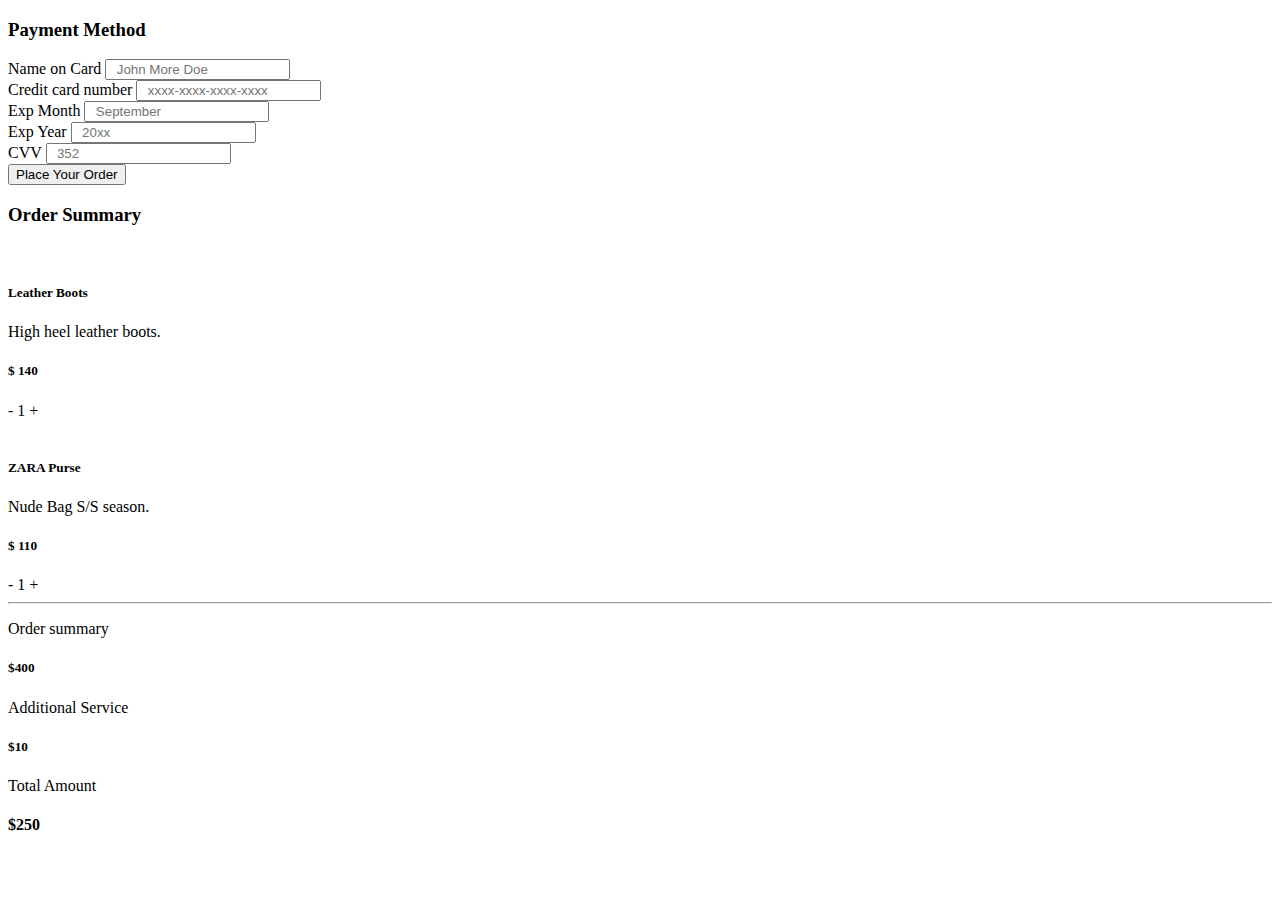
==== payment/index.html @ 18b4ad89 "html code to payment page" ====
<!DOCTYPE html>
<html>
   <head>
      <title>Responsive Check Out Page</title>
      <link rel="stylesheet" href="screen.css">
      <script type="text/javascript" src="https://code.jquery.com/jquery-1.7.1.min.js"></script>
   </head>
   <body>
      <div class="cards">
         <div class="card">
            <form action="/confirmation.html" method="post">
            <form action="#" method="post">
               <div class="row">
                  <div class="col">
                     <h3>Payment Method</h3>
                  </div>
               </div>
               <div class="row">
                  <div class="col">
                     <label for="cname"> Name on Card</label>
                     <input type="text" id="cname" name="cardname" placeholder="  John More Doe">
                  </div>
               </div>
               <div class="row">
                  <div class="col">
                     <label for="ccnum"> Credit card number</label>
                     <input type="text" id="ccnum" name=" cardnumber" placeholder="  xxxx-xxxx-xxxx-xxxx">
                  </div>
               </div>
               <div class="row">
                  <div class="col">
                     <label for="expmonth"> Exp Month</label>
                     <input type="text" id="expmonth" name="expmonth" placeholder="  September">
                  </div>
               </div>
               <div class="row">
                  <div class="col">
                     <label for="expyear"> Exp Year</label>
                     <input type="text" id="expyear" name="expyear" placeholder="  20xx">
                  </div>
                  <div class="col">
                     <label for="cvv"> CVV</label>
                     <input type="text" id="cvv" name="cvv" placeholder="  352">
                  </div>
               </div>
               <div class="row">
                  <div class="col">
                     <input type="submit" value="Place Your Order" formaction="confirmation.html">
                  </div>
               </div>
            </form>
            </form>
         </div>
         <div class="card">
            <div class="order_summary">
               <h3>
               Order Summary</h4>
               <div class="summary_card">
                  <div class="card_item">
                     <div class="product_img">
                        <img src="https://images.pexels.com/photos/8888234/pexels-photo-8888234.jpeg?auto=compress&cs=tinysrgb&dpr=2&h=650&w=940" alt="" />
                     </div>
                     <div class="product_info">
                        <h5>Leather Boots</h5>
                        <p>High heel leather boots.</p>
                        <div class="close-btn">
                           <i class="fa fa-close"></i>
                        </div>
                        <div class="product_rate_info">
                           <h5>$ 140 </h5>
                           <span class="pqt-minus">-</span>
                           <span class="pqt">1</span>
                           <span class="pqt-plus">+</span>
                        </div>
                     </div>
                  </div>
                  <div class="card_item">
                     <div class="product_img">
                        <img src="https://images.pexels.com/photos/3908800/pexels-photo-3908800.jpeg?auto=compress&cs=tinysrgb&dpr=2&h=650&w=940" alt="" />
                     </div>
                     <div class="product_info">
                        <h5>ZARA Purse</h5>
                        <p>Nude Bag S/S season.</p>
                        <div class="close-btn">
                           <i class="fa fa-close"></i>
                        </div>
                        <div class="product_rate_info">
                           <h5>$ 110 </h5>
                           <span class="pqt-minus">-</span>
                           <span class="pqt">1</span>
                           <span class="pqt-plus">+</span>
                        </div>
                     </div>
                  </div>
                  <hr />
                  <div class="order_price">
                     <p>Order summary </p>
                     <h5>$400</h5>
                  </div>
                  <div class="order_service">
                     <p>Additional Service</p>
                     <h5>$10</h5>
                  </div>
                  <div class="order_total">
                     <p>Total Amount</p>
                     <h4>$250</h4>
                  </div>
               </div>
            </div>
         </div>
      </div>
      <script src="func.js"></script>
   </body>
</html>
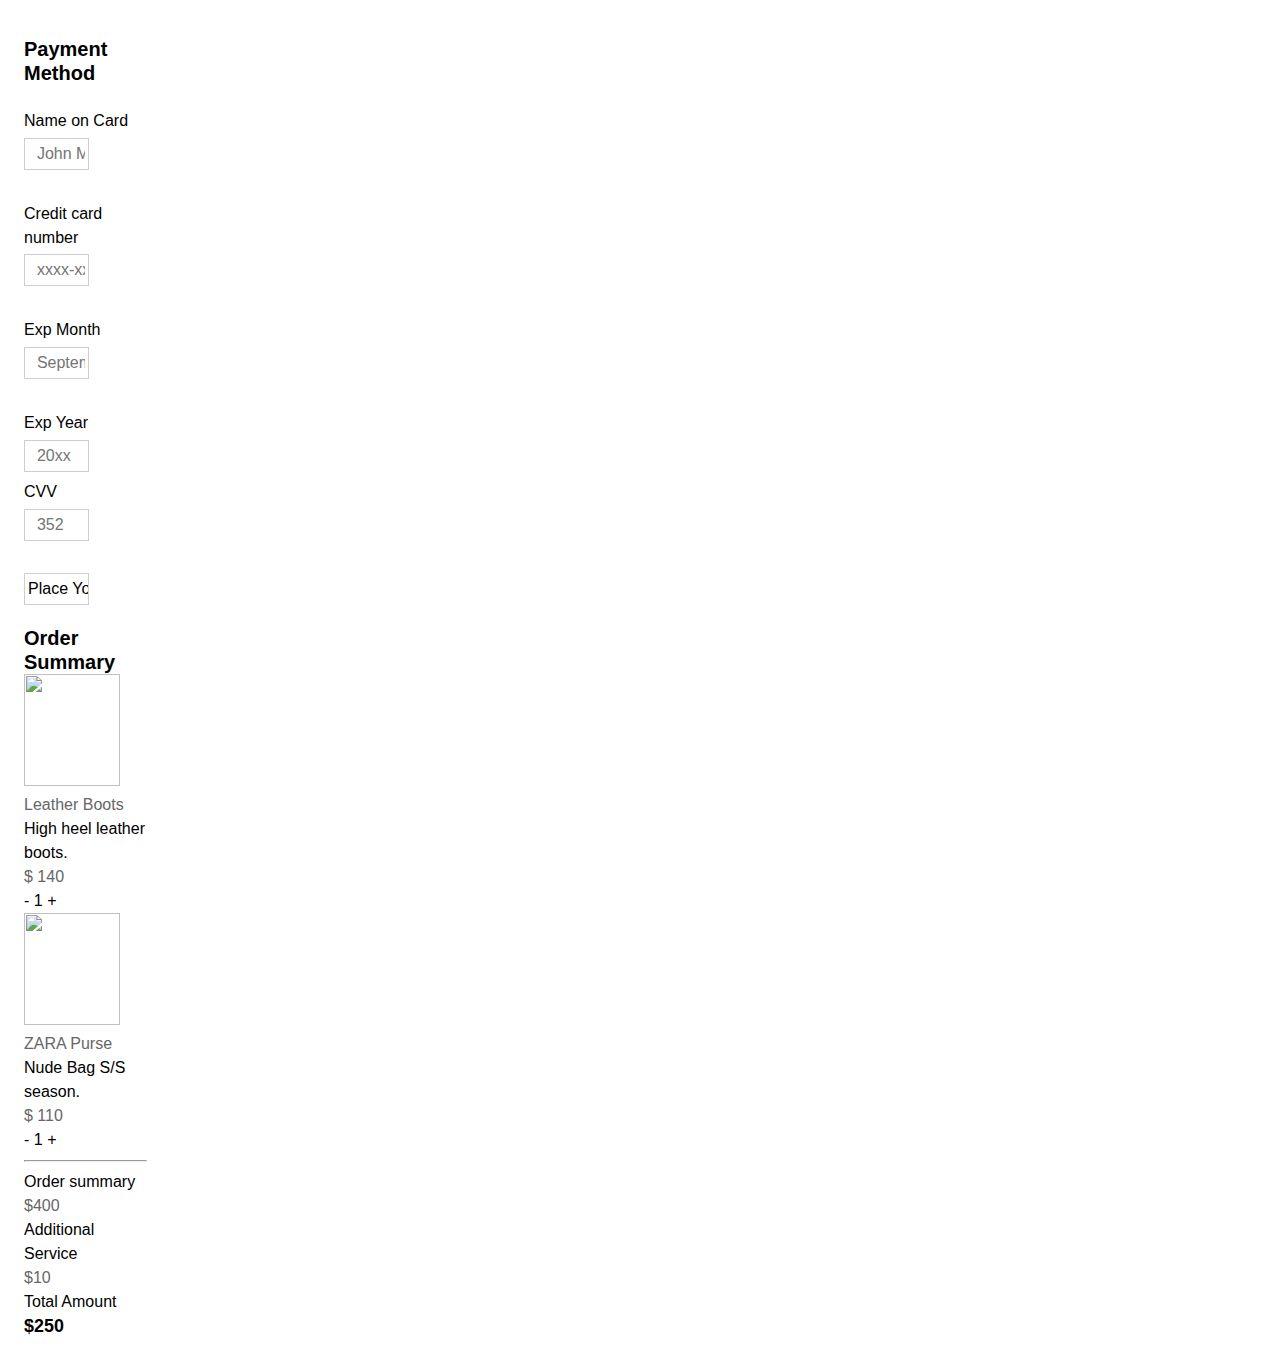
==== commit 4cb8c1fa: "added confirmation page" ====
--- a/payment/index.html
+++ b/payment/index.html
@@ -3,7 +3,7 @@
 <html>
    <head>
       <title>Responsive Check Out Page</title>
-      <link rel="stylesheet" href="screen.css">
+      <link rel="stylesheet" href="../assets/css/style.css">
       <script type="text/javascript" src="https://code.jquery.com/jquery-1.7.1.min.js"></script>
    </head>
    <body>
--- a/assets/css/style.css
+++ b/assets/css/style.css
@@ -0,0 +1,374 @@
+/* http://meyerweb.com/eric/tools/css/reset/
+   v2.0 | 20110126
+   License: none (public domain)*/
+/* stylelint-disable*/
+a,abbr,acronym,address,applet,article,aside,audio,b,big,blockquote,body,canvas,caption,center,cite,code,dd,del,details,dfn,div,dl,dt,em,embed,fieldset,figcaption,figure,footer,form,h1,h2,h3,h4,h5,h6,header,hgroup,html,i,iframe,img,ins,kbd,label,legend,li,mark,menu,nav,object,ol,output,p,pre,q,ruby,s,samp,section,small,span,strike,strong,sub,summary,sup,table,tbody,td,tfoot,th,thead,time,tr,tt,u,ul,var,video{margin:0;padding:0;border:0;font:inherit;vertical-align:baseline}article,aside,details,figcaption,figure,footer,header,hgroup,main,menu,nav,section{display:block}html,.linter{line-height:1}body{line-height:inherit}ol,ul{list-style:none}blockquote,q{quotes:none}blockquote:after,blockquote:before,q:after,q:before{content:'';content:none}table{border-collapse:collapse;border-spacing:0}
+/* stylelint-enable */
+
+/* Begin site styles below */
+
+* {
+  box-sizing: border-box;
+}
+
+ol {
+        width: 100%;
+}
+ol li {
+  width: 49%;
+  display: inline-block;
+}
+    
+ol li > * {
+width: 100%;
+}
+
+#twin {
+    width: 99%;
+}
+
+
+html {
+  font-family: 'Segoe UI', Tahoma, Geneva, Verdana, sans-serif;
+  line-height: 1.5em; 
+  height: 100%;
+}
+body {
+  padding: 1.5em;
+  background-color: #ffffff;
+  min-height: 100%;
+}
+
+h1 {
+  font-size: 1.8em; 
+  font-weight: bold;
+}
+
+h2 {
+  font-size: 1.375em; /* 22px / 16px = 1.375em */
+  padding-bottom: 0.5em; /* 8/16px*/
+  
+}
+
+h3 {
+  font-size: 1.25em; /* 20px / 16px = 1.25em */
+  font-weight: bold;
+  display: flex;
+  flex-direction: column;
+  align-items: center;
+  margin-top: 0.8rem;
+}
+
+h4 {
+  font-size: 1.12em;
+  font-weight: bold;
+}
+
+h5 {
+    font-size: 1em;
+  font-weight:  500;
+  color: #666;
+}
+
+#main {
+    background-color: #f6eede;
+    padding: 1rem;
+    margin-bottom: 2rem;
+}
+.answer { display:none }
+
+input,
+label,
+select {
+  display: block;
+  padding-bottom: 0.3rem;
+}
+
+input,
+select,
+button{ 
+  background-color: inherit;
+  font-size: inherit;
+  font-family: inherit;
+  line-height: inherit;
+  padding-bottom: 0;
+  border: 1px solid rgb(207, 205, 205);
+  border-radius: 0;
+  background-color: white;
+}
+input,select {
+  width: 50%;
+  margin-bottom: 0.5em; /* 8/16px*/
+  padding: 0.1875em; /* 3/16px*/
+}
+
+button{
+  padding: 0.3125em 0.625em ; /* 5px/16px  and 10px/16px*/
+  background-color: #5b8dbf;
+  border: none;
+  color: white;
+  border-radius: 0; 
+  width: 100%;
+}
+
+.button-shrink{
+    transition: all 0.3s ease-in-out;
+}
+.button-shrink:hover {
+    -webkit-transform: scale(0.95);
+    transform: scale(0.95);
+  }
+/* .back-button {
+  padding: 0.3125em 0.625em ;
+  border:  1px solid #d75459;
+  color: #d75459;
+  border-radius: 0.375em; 
+} */
+
+input[type="checkbox"],
+input[type="radio"] {
+  width: auto;
+}
+
+.checkbox-field,
+.radio-field {
+  display: flex;
+  align-items: baseline;
+}
+
+/* nav[aria-hidden="true"],
+aside[aria-hidden="true"],
+ol[aria-hidden="true"] {
+  display: none;
+}
+
+#checkout-nav ol {
+  display: flex;
+}
+
+#checkout-nav li {
+  display: flex;
+  flex-basis: 100%;
+  align-items: flex-end;
+  justify-content: flex-end;
+}
+
+#checkout-nav li::before {
+  align-self: center;
+  border-bottom: 1px solid;
+  content: "\00a0"; 
+  /* margin: 0 0.3125em; 
+  width: 100%;
+ } 
+#checkout-nav li:first-child{
+  flex: 1 0 auto;
+}
+#checkout-nav li:first-child::before{
+  display: none;
+}
+
+#checkout-nav li:not(.nav-complete-page)::before{
+  color:transparent;
+} 
+
+
+/* #summary {
+    position: relative;            
+   top: 50%;    
+   vertical-align: middle;                  
+   /* transform: translate(0, -50%) 
+}  */
+ 
+
+#summary-header,
+#summary-items{
+  margin-bottom: 0.5em; /* 8/16px */
+}
+
+#summary-header {
+  display: flex;
+  justify-content: space-between;
+  /* padding-top: 5rem; */
+}
+#summary-items p {
+  font-size: 0.875em;
+  color: #666;
+}
+
+
+#summary-footer{
+  border-top: 1px solid  #aaa;
+  padding-top: 0.5em;
+}
+
+a {
+  text-decoration: none;
+  color: inherit;
+}
+
+figure {
+  display: flex;
+  flex-direction: column;
+  align-items: center;
+}
+
+
+.nav-complete-page {
+  color: rgb(63,127,128);
+}
+
+form {
+  display: grid;
+  grid-gap: 1.5em;
+}
+
+fieldset[name="buttons"] {
+  display: flex;
+  justify-content: space-between;
+  background-color: inherit;
+}
+ol[name="month-year"]{
+  display: flex;
+  flex-wrap: wrap;
+  gap: 5px;
+}
+
+ol[name="month-year"] select,
+ol[name="month-year"] input,
+ol[name="city-state-zip"] li,
+input[name="cvv-number"]{
+  width: auto;
+}
+
+#summary a {
+  width: min-content;
+}
+
+fieldset{
+  padding: 0.5em;
+  border-radius: 0.3125em;
+}
+
+#personal-info-page .current-page-heading,
+#delivery-page .current-page-heading,
+#payment-page .current-page-heading,
+#review-page .current-page-heading {
+  font-weight: 800;
+}
+
+input:focus {
+  background-color: #f3f5f9;
+}
+
+img {
+	height: 7rem;
+	margin-right: 1.25rem;
+	width: 6rem;
+	border-radius: vrem;
+}
+
+@media screen and (min-width: 50em) { /* 800px/16px */
+
+  body {
+    display: grid;
+    /* grid-template-rows: 2em [header-start] max-content [header-end]
+      1.5em [checkout-nav-start summary-start] max-content [checkout-nav-end]
+      1.5em [main-start] max-content [main-end summary-end]; */
+    grid-template-columns: 10% [header-start checkout-nav-start main-start]
+      40% [header-end checkout-nav main-end] 5%
+      [summary-start] 35% [summary-end] 5%;
+    align-items: start;
+  }
+
+  #header { 
+    grid-area: header;
+    justify-self: left;
+  }
+
+  #main {
+    grid-area: main;
+    background-color: #f6eede;
+    
+  }
+  #summary {
+    grid-area: summary;
+    
+  
+  }
+
+  /* ol[name="city-state-zip"]{
+    width: 50%;
+    display: grid;
+    grid-template-rows: [city-start state-start]  auto [city-end state-end]
+      auto [zip-start] auto [zip-end];
+    grid-template-columns: [city-start zip-start] auto [city-end zip-end] 5%
+      [state-start] auto [state-end];
+  }
+  ol[name="city-state-zip"] input,
+  ol[name="city-state-zip"] select,
+  ol[name="expiration-and-cvv"] input,
+  ol[name="expiration-and-cvv"] select {
+    width: 100%;
+  }
+  #city {
+    grid-area: city;
+  }
+  #state {
+    grid-area: state;
+  }
+  #zip {
+    grid-area: zip;
+  }
+
+  ol[name="expiration-and-cvv"] {
+    display: grid;
+    width: 50%;
+    grid-template-rows: [expiration-start cvv-start] auto [expiration-end cvv-end];
+    grid-template-columns: [expiration-start] auto [expiration-end] 10% [cvv-start] auto [cvv-end];
+  }
+  #expiration {
+    grid-area: expiration;
+  }
+  #cvv {
+    grid-area: cvv;
+  } */
+
+  #summary-items li {
+    display: grid;
+    grid-template-rows: max-content 1fr;
+    grid-template-columns: max-content 1fr max-content;
+    column-gap: 5%;
+    row-gap: 3%;
+  }
+
+  .item {
+    grid-column: 1;
+    grid-row : span 2;
+  }
+  .item-name {
+    grid-column: 2;
+    grid-row : 1;
+  }
+  .item-value {
+    grid-column: 3;
+  }
+  .item-size {
+    grid-column: 2;
+    grid-row : 2;
+  }
+
+  #summary-footer {
+    display: grid;
+    grid-template-rows: repeat(4, 1fr);
+    grid-template-columns: repeat(2, 1fr);
+  }
+
+  .item-description {
+    grid-column: 1;
+  }
+  .summary-price {
+    grid-column: 2;
+    justify-self: end;
+  }
+ 
+}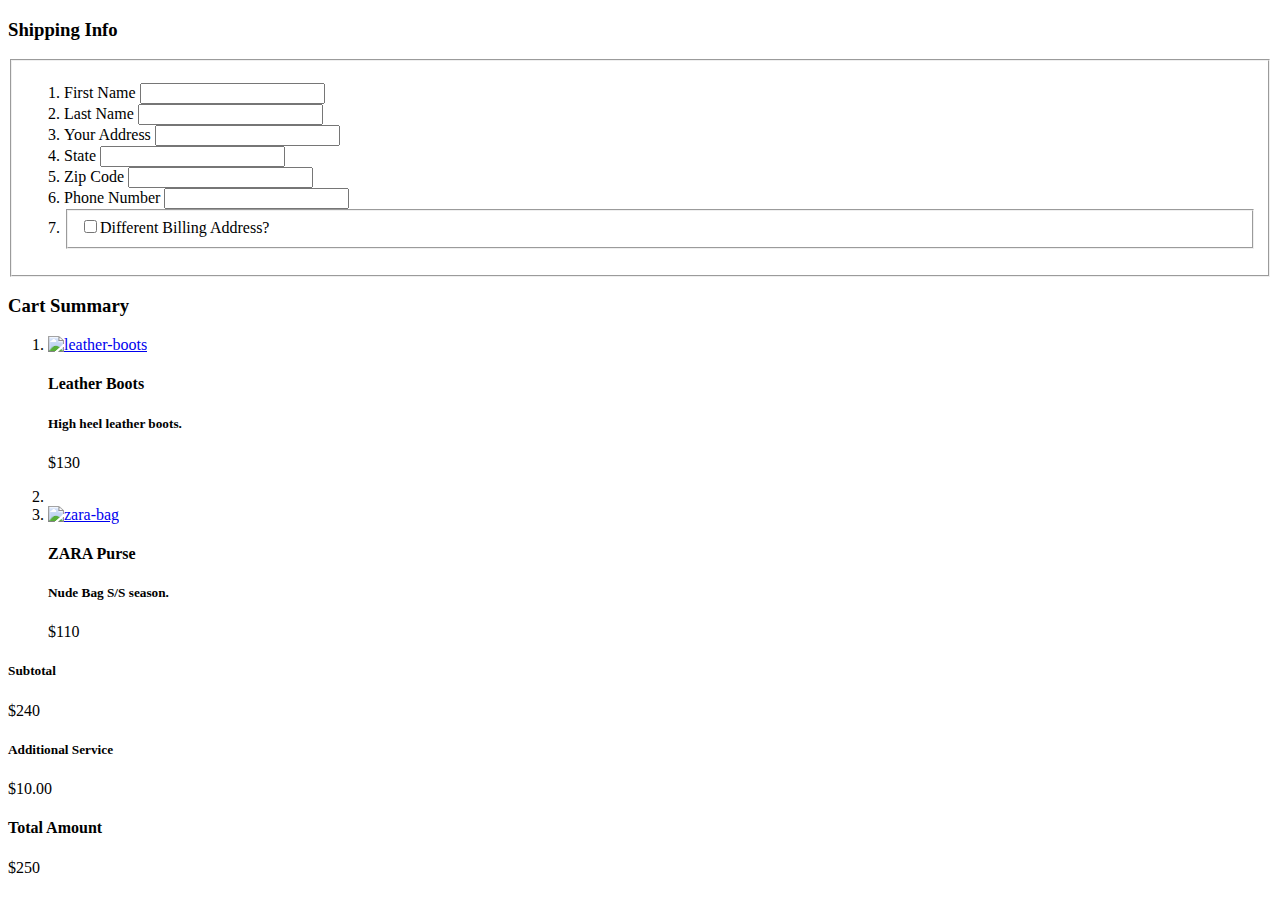
==== commit a00192ce: "added simple code to payment page" ====
--- a/payment/index.html
+++ b/payment/index.html
@@ -1,115 +1,82 @@
-
 <!DOCTYPE html>
-<html>
+<html lang="en" id="shipping-info-page">
    <head>
-      <title>Responsive Check Out Page</title>
-      <link rel="stylesheet" href="../assets/css/style.css">
-      <script type="text/javascript" src="https://code.jquery.com/jquery-1.7.1.min.js"></script>
+      <title>New Endri Payment Page</title>
+      <meta charset="utf-8"/>
+      <meta name="viewport" content="width=device-width,initial-scale=1.0, shrink-to-fit=no" />
+      <link rel="stylesheet" href="assets/css/style.css" /> 
    </head>
    <body>
-      <div class="cards">
-         <div class="card">
-            <form action="/confirmation.html" method="post">
-            <form action="#" method="post">
-               <div class="row">
-                  <div class="col">
-                     <h3>Payment Method</h3>
-                  </div>
-               </div>
-               <div class="row">
-                  <div class="col">
-                     <label for="cname"> Name on Card</label>
-                     <input type="text" id="cname" name="cardname" placeholder="  John More Doe">
-                  </div>
-               </div>
-               <div class="row">
-                  <div class="col">
-                     <label for="ccnum"> Credit card number</label>
-                     <input type="text" id="ccnum" name=" cardnumber" placeholder="  xxxx-xxxx-xxxx-xxxx">
-                  </div>
-               </div>
-               <div class="row">
-                  <div class="col">
-                     <label for="expmonth"> Exp Month</label>
-                     <input type="text" id="expmonth" name="expmonth" placeholder="  September">
-                  </div>
-               </div>
-               <div class="row">
-                  <div class="col">
-                     <label for="expyear"> Exp Year</label>
-                     <input type="text" id="expyear" name="expyear" placeholder="  20xx">
-                  </div>
-                  <div class="col">
-                     <label for="cvv"> CVV</label>
-                     <input type="text" id="cvv" name="cvv" placeholder="  352">
-                  </div>
-               </div>
-               <div class="row">
-                  <div class="col">
-                     <input type="submit" value="Place Your Order" formaction="confirmation.html">
-                  </div>
-               </div>
-            </form>
-            </form>
-         </div>
-         <div class="card">
-            <div class="order_summary">
-               <h3>
-               Order Summary</h4>
-               <div class="summary_card">
-                  <div class="card_item">
-                     <div class="product_img">
-                        <img src="https://images.pexels.com/photos/8888234/pexels-photo-8888234.jpeg?auto=compress&cs=tinysrgb&dpr=2&h=650&w=940" alt="" />
-                     </div>
-                     <div class="product_info">
-                        <h5>Leather Boots</h5>
-                        <p>High heel leather boots.</p>
-                        <div class="close-btn">
-                           <i class="fa fa-close"></i>
-                        </div>
-                        <div class="product_rate_info">
-                           <h5>$ 140 </h5>
-                           <span class="pqt-minus">-</span>
-                           <span class="pqt">1</span>
-                           <span class="pqt-plus">+</span>
-                        </div>
-                     </div>
-                  </div>
-                  <div class="card_item">
-                     <div class="product_img">
-                        <img src="https://images.pexels.com/photos/3908800/pexels-photo-3908800.jpeg?auto=compress&cs=tinysrgb&dpr=2&h=650&w=940" alt="" />
-                     </div>
-                     <div class="product_info">
-                        <h5>ZARA Purse</h5>
-                        <p>Nude Bag S/S season.</p>
-                        <div class="close-btn">
-                           <i class="fa fa-close"></i>
-                        </div>
-                        <div class="product_rate_info">
-                           <h5>$ 110 </h5>
-                           <span class="pqt-minus">-</span>
-                           <span class="pqt">1</span>
-                           <span class="pqt-plus">+</span>
-                        </div>
-                     </div>
-                  </div>
-                  <hr />
-                  <div class="order_price">
-                     <p>Order summary </p>
-                     <h5>$400</h5>
-                  </div>
-                  <div class="order_service">
-                     <p>Additional Service</p>
-                     <h5>$10</h5>
-                  </div>
-                  <div class="order_total">
-                     <p>Total Amount</p>
-                     <h4>$250</h4>
-                  </div>
-               </div>
-            </div>
-         </div>
-      </div>
-      <script src="func.js"></script>
+      <main id="personal-info">
+         <h3>Shipping Info</h3>
+         <form name="shipping-info" action="payment/" aria-labelledby="form-label">
+            <fieldset>
+            <ol>
+               <li>
+                  <label for="full-name">First Name</label>
+                  <input type="text" name="full-name" id="full-name" title="Enter your name" required/>
+               </li>
+               <li>
+                  <label for="last-name" >Last Name</label>
+                  <input type="text" name="last-name" id="last-name" title="Enter your surname" required/>
+               </li>
+               <li id="twin">
+                  <label for="last-name" >Your Address</label>
+                  <input type="text" name="address" id="address" title="Enter your full address " required/>
+               </li>
+               <li>
+                  <label for="zip">State</label>
+                  <input type="text" title="Enter your state" name="state" id="state" required/>
+               </li>
+               <li>
+                  <label for="zip">Zip Code</label>
+                  <input type="text" pattern="[0-9]{5}" title="Five digit zip code" name="zip" id="zip" required/>
+               </li>
+               <li id="twin">
+                  <label for="phone-number" >Phone Number</label>
+                  <input type="tel" name="phone-number" id="phone-number" required/>
+               </li>
+               <li>
+                <fieldset class="question">
+                    <input id="question" type="checkbox" name="question" value="1" /><label for="question">Different Billing Address?</label>
+                  </fieldset>
+               </li>
+            </ol>
+         
+      </main>
+      <!-- RIGHT SECTION -->
+      <aside id="cart">
+         <section id="cart-header">
+            <h3>Cart Summary</h3>
+         </section>
+         <section id="cart-items">
+            <ol>
+               <li>
+                  <a href="https://pixabay.com/images/search/shoes%20/" class="item" title="boots">
+                  <img src="assets/images/pexels-photo-8888234.jpeg" alt="leather-boots"/>
+                  </a>
+                  <h4 class="item-name">Leather Boots</h4>
+                  <h5 class="item-size">High heel leather boots.</h5>
+                  <p class="item-price">$130</p>
+               </li>
+               <li>
+             <li>
+                <a href="https://pixabay.com/images/search/purse/" class="item" title="bag">
+                <img src="assets/images/pexels-photo-3908800.jpeg" alt="zara-bag"/>
+                </a>
+                <h4 class="item-name">ZARA Purse</h4>
+                <h5 class="item-size">Nude Bag S/S season.</h5>
+                <p class="price">$110</p>
+             </li></ol>
+         </section>
+         <section id="cart-footer">
+            <h5 class="item-description">Subtotal</h5>
+            <p class="item-value">$240</p>
+            <h5 class="item-description">Additional Service</h5>
+            <p class="item-value">$10.00</p>
+            <h4 class="item-description">Total Amount</h4>
+            <p class="item-value">$250</p>
+         </section>
+      </aside>
    </body>
 </html>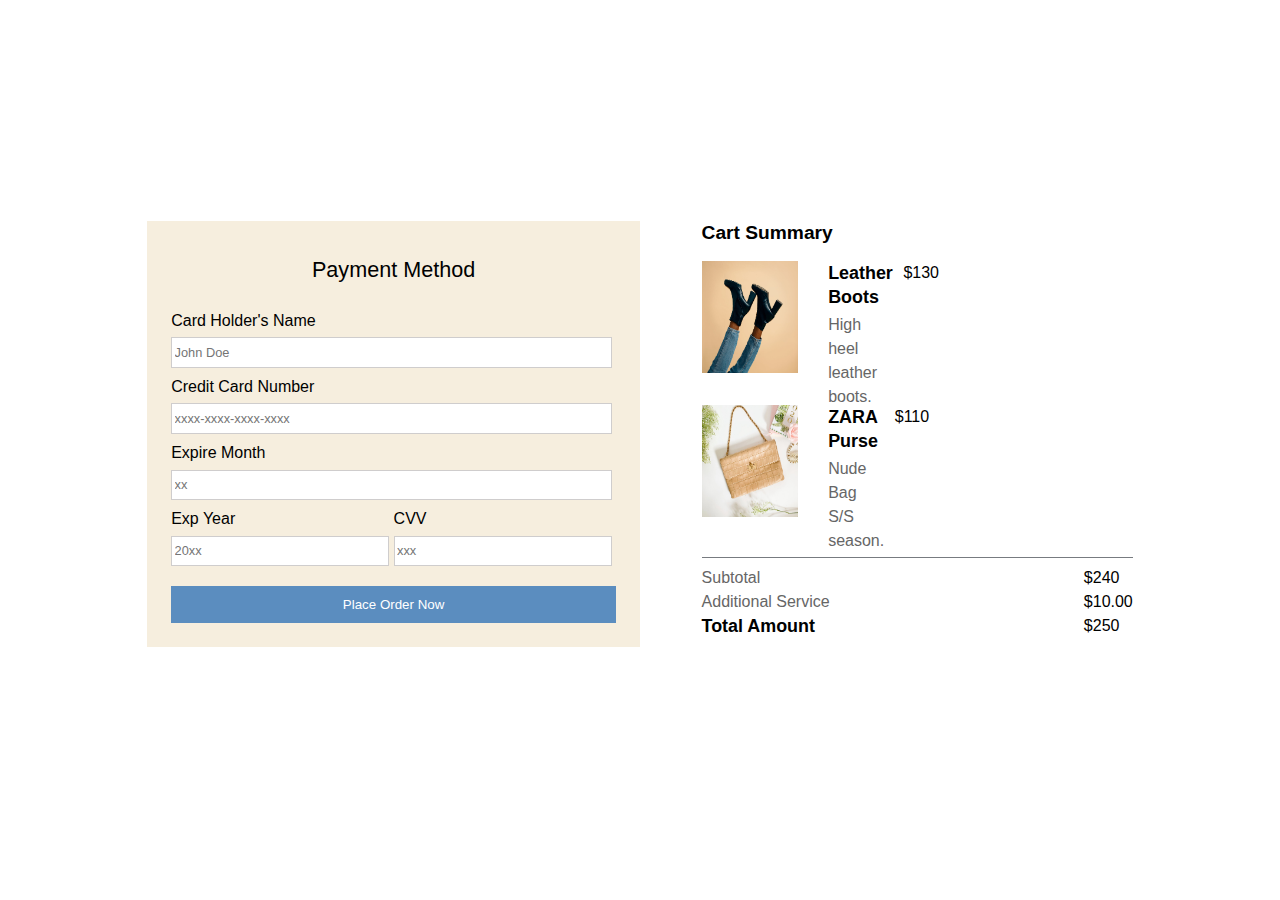
==== commit 20bdbec4: "added placeholders" ====
--- a/payment/index.html
+++ b/payment/index.html
@@ -4,44 +4,39 @@
       <title>New Endri Payment Page</title>
       <meta charset="utf-8"/>
       <meta name="viewport" content="width=device-width,initial-scale=1.0, shrink-to-fit=no" />
-      <link rel="stylesheet" href="assets/css/style.css" /> 
+      <link rel="stylesheet" href="../assets/css/style.css" /> 
    </head>
    <body>
       <main id="personal-info">
-         <h3>Shipping Info</h3>
+         <h2>Payment Method</h2>
          <form name="shipping-info" action="payment/" aria-labelledby="form-label">
             <fieldset>
             <ol>
-               <li>
-                  <label for="full-name">First Name</label>
-                  <input type="text" name="full-name" id="full-name" title="Enter your name" required/>
+               <li id="twin">
+                  <label for="cname">Card Holder's Name</label>
+                  <input type="text" name="cardname"  title="Enter your card holders name" placeholder="John Doe" required/>
+               </li>
+               <li id="twin">
+                  <label for="last-name" >Credit Card Number</label>
+                  <input type="text" name="cnum"  title="Enter your card number" placeholder="xxxx-xxxx-xxxx-xxxx" required/>
+               </li>
+               <li id="twin">
+                  <label for="exp-mo" >Expire Month</label>
+                  <input type="text" name="exp-mo" title="Enter your cards exp month, if it is one digit, add a zero in front of it" pattern="[0-9]{2}" placeholder="xx" required/>
                </li>
                <li>
-                  <label for="last-name" >Last Name</label>
-                  <input type="text" name="last-name" id="last-name" title="Enter your surname" required/>
-               </li>
-               <li id="twin">
-                  <label for="last-name" >Your Address</label>
-                  <input type="text" name="address" id="address" title="Enter your full address " required/>
+                  <label for="exo-yr">Exp Year</label>
+                  <input type="text" title="Enter your exp year" pattern="[0-9]{4}" title="Four digit exp year" name="exp-yr" placeholder="20xx" required/>
                </li>
                <li>
-                  <label for="zip">State</label>
-                  <input type="text" title="Enter your state" name="state" id="state" required/>
-               </li>
-               <li>
-                  <label for="zip">Zip Code</label>
-                  <input type="text" pattern="[0-9]{5}" title="Five digit zip code" name="zip" id="zip" required/>
-               </li>
-               <li id="twin">
-                  <label for="phone-number" >Phone Number</label>
-                  <input type="tel" name="phone-number" id="phone-number" required/>
-               </li>
-               <li>
-                <fieldset class="question">
-                    <input id="question" type="checkbox" name="question" value="1" /><label for="question">Different Billing Address?</label>
-                  </fieldset>
+                  <label for="zip">CVV</label>
+                  <input type="text" pattern="[0-9]{3}" title="Three digit CVV code" name="cvv" placeholder="xxx" required/>
                </li>
             </ol>
+            </fieldset>
+            <fieldset name="buttons">
+               <button class="button-shrink" type="submit">Place Order Now</button>
+            </fieldset>
          
       </main>
       <!-- RIGHT SECTION -->
@@ -53,7 +48,7 @@
             <ol>
                <li>
                   <a href="https://pixabay.com/images/search/shoes%20/" class="item" title="boots">
-                  <img src="assets/images/pexels-photo-8888234.jpeg" alt="leather-boots"/>
+                  <img src="../assets/images/pexels-photo-8888234.jpeg" alt="leather-boots"/>
                   </a>
                   <h4 class="item-name">Leather Boots</h4>
                   <h5 class="item-size">High heel leather boots.</h5>
@@ -62,7 +57,7 @@
                <li>
              <li>
                 <a href="https://pixabay.com/images/search/purse/" class="item" title="bag">
-                <img src="assets/images/pexels-photo-3908800.jpeg" alt="zara-bag"/>
+                <img src="../assets/images/pexels-photo-3908800.jpeg" alt="zara-bag"/>
                 </a>
                 <h4 class="item-name">ZARA Purse</h4>
                 <h5 class="item-size">Nude Bag S/S season.</h5>
--- a/assets/css/style.css
+++ b/assets/css/style.css
@@ -0,0 +1,364 @@
+/* http://meyerweb.com/eric/tools/css/reset/
+   v2.0 | 20110126
+   License: none (public dopersonal-info)*/
+/* stylelint-disable*/
+a,abbr,acronym,address,applet,article,aside,audio,b,big,blockquote,body,canvas,caption,center,cite,code,dd,del,details,dfn,div,dl,dt,em,embed,fieldset,figcaption,figure,footer,form,h1,h2,h3,h4,h5,h6,header,hgroup,html,i,iframe,img,ins,kbd,label,legend,li,mark,menu,nav,object,ol,output,p,pre,q,ruby,s,samp,section,small,span,strike,strong,sub,cart,sup,table,tbody,td,tfoot,th,thead,time,tr,tt,u,ul,var,video{margin:0;padding:0;border:0;font:inherit;vertical-align:baseline}article,aside,details,figcaption,figure,footer,header,hgroup,personal-info,menu,nav,section{display:block}html,.linter{line-height:1}body{line-height:inherit}ol,ul{list-style:none}blockquote,q{quotes:none}blockquote:after,blockquote:before,q:after,q:before{content:'';content:none}table{border-collapse:collapse;border-spacing:0}
+/* stylelint-enable */
+
+/* STYILING THE PAGE */
+
+* {
+  box-sizing: border-box;
+}
+
+/* THE FORM FIELDS STYLE */
+
+ol {
+        width: 100%;
+}
+ol li {
+  width: 49%;
+  display: inline-block;
+}
+    
+ol li > * {
+width: 100%;
+}
+
+#twin {
+    width: 99%;
+}
+
+html {
+  font-family: 'Trebuchet MS', 'Lucida Sans Unicode', 'Lucida Grande', 'Lucida Sans', Arial, sans-serif, 'Gill Sans MT', Calibri, 'Trebuchet MS', sans-serif;
+  line-height: 1.5em; 
+  height: 100%;
+}
+body {
+  padding: 1.5em;
+  background-color: #ffffff;
+  min-height: 100%;
+}
+
+h2 {
+  padding-bottom: 0.5em;
+  font-size: 1.35em;
+  display: flex;
+  flex-direction: column;
+  align-items: center;
+  margin-top: 0.8rem;
+  margin-bottom: 1rem;
+}
+
+h3 {
+  font-size: 1.20em; 
+  font-weight: bold;
+  
+}
+
+h4 {
+  font-size: 1.12em;
+  font-weight: bold;
+}
+
+h5 {
+  font-size: 1em;
+  font-weight:  500;
+  color: #666;
+}
+
+#personal-info {
+    background-color: #f6eede;
+    padding: 1.5rem;
+    margin-bottom: 2rem;
+}
+
+/* FOT THE DIFFERENT BILLING ADDRESS */
+.answer { display:none }
+
+input,
+label,
+select {
+  display: block;
+  padding-bottom: 0.3rem;
+}
+
+input{ 
+  background-color: inherit;
+  font-size: 0.8rem;
+  font-family: Arial, Helvetica, sans-serif, Times, serif, 'Arial Narrow', Arial, sans-serif;
+  line-height: inherit;
+  border: 1px solid rgb(207, 205, 205);
+  border-radius: 0;
+  background-color: white;
+  width: 50%;
+  margin-bottom: 0.5em; 
+  padding: 0.19em; 
+}
+
+button{
+  margin-top: 0.8rem;
+  padding: 0.7rem 0.7em; 
+  background-color: #5b8dbf;
+  border: none;
+  color: white;
+  border-radius: 0; 
+  width: 100%;
+}
+
+.button-shrink{
+    transition: all 0.3s ease-in-out;
+}
+.button-shrink:hover {
+    -webkit-transform: scale(0.95);
+    transform: scale(0.95);
+  }
+/* .back-button {
+  padding: 0.3125em 0.625em ;
+  border:  1px solid #d75459;
+  color: #d75459;
+  border-radius: 0.375em; 
+} */
+
+input[type="checkbox"],
+input[type="radio"] {
+  width: auto;
+}
+
+/* .checkbox-field,
+.radio-field {
+  display: flex;
+  align-items: baseline;
+} */
+
+/* nav[aria-hidden="true"],
+aside[aria-hidden="true"],
+ol[aria-hidden="true"] {
+  display: none;
+}
+
+#checkout-nav ol {
+  display: flex;
+}
+
+#checkout-nav li {
+  display: flex;
+  flex-basis: 100%;
+  align-items: flex-end;
+  justify-content: flex-end;
+}
+
+#checkout-nav li::before {
+  align-self: center;
+  border-bottom: 1px solid;
+  content: "\00a0"; 
+  /* margin: 0 0.3125em; 
+  width: 100%;
+ } 
+#checkout-nav li:first-child{
+  flex: 1 0 auto;
+}
+#checkout-nav li:first-child::before{
+  display: none;
+}
+
+#checkout-nav li:not(.nav-complete-page)::before{
+  color:transparent;
+} 
+
+
+/* #cart {
+    position: relative;            
+   top: 50%;    
+   vertical-align: middle;                  
+   /* transform: translate(0, -50%) 
+}  */
+ 
+
+#cart-header,
+#cart-items{
+  margin-bottom: 0.5em;
+}
+
+#cart-header {
+  display: flex;
+  justify-content: space-between;
+  margin-bottom: 1rem;
+}
+
+#cart-footer{
+  border-top: 1px solid  #777b80;
+  padding-top: 0.5em;
+}
+
+/* a {
+  text-decoration: none;
+  color: inherit;
+} */
+
+/* figure {
+  display: flex;
+  flex-direction: column;
+  align-items: center;
+} */
+
+
+/* .nav-complete-page {
+  color: rgb(63,127,128);
+} */
+
+/* form {
+  display: grid;
+  grid-gap: 1.5em;
+} */
+
+/* fieldset[name="buttons"] {
+  display: flex;
+  justify-content: space-between;
+  background-color: inherit;
+}
+ol[name="month-year"]{
+  display: flex;
+  flex-wrap: wrap;
+  gap: 5px;
+}
+
+ol[name="month-year"] select,
+ol[name="month-year"] input,
+ol[name="city-state-zip"] li,
+input[name="cvv-number"]{
+  width: auto;
+}
+
+#cart a {
+  width: min-content;
+}
+
+fieldset{
+  padding: 0.5em;
+  border-radius: 0.3125em;
+}
+
+#personal-info-page .current-page-heading,
+#delivery-page .current-page-heading,
+#payment-page .current-page-heading,
+#review-page .current-page-heading {
+  font-weight: 800;
+}
+
+input:focus {
+  background-color: #f3f5f9;
+} */
+
+img {
+	height: 7rem;
+	margin-right: 1.25rem;
+	width: 6rem;
+	border-radius: vrem;
+}
+
+@media screen and (min-width: 50em) { /* 800px/16px */
+
+  body {
+    display: grid;
+    /* grid-template-rows: 2em [header-start] max-content [header-end]
+      1.5em [checkout-nav-start cart-start] max-content [checkout-nav-end]
+      1.5em [personal-info-start] max-content [personal-info-end cart-end]; */
+    grid-template-columns: 10% [header-start checkout-nav-start personal-info-start]
+      40% [header-end checkout-nav personal-info-end] 5%
+      [cart-start] 35% [cart-end] 5%;
+    align-items: start;
+  }
+
+  #header { 
+    grid-area: header;
+    justify-self: left;
+  }
+
+  #personal-info {
+    grid-area: personal-info;
+    background-color: #f6eede;
+    
+  }
+  #cart {
+    grid-area: cart;
+    
+  
+  }
+
+  /* ol[name="city-state-zip"]{
+    width: 50%;
+    display: grid;
+    grid-template-rows: [city-start state-start]  auto [city-end state-end]
+      auto [zip-start] auto [zip-end];
+    grid-template-columns: [city-start zip-start] auto [city-end zip-end] 5%
+      [state-start] auto [state-end];
+  }
+  ol[name="city-state-zip"] input,
+  ol[name="city-state-zip"] select,
+  ol[name="expiration-and-cvv"] input,
+  ol[name="expiration-and-cvv"] select {
+    width: 100%;
+  }
+  #city {
+    grid-area: city;
+  }
+  #state {
+    grid-area: state;
+  }
+  #zip {
+    grid-area: zip;
+  }
+
+  ol[name="expiration-and-cvv"] {
+    display: grid;
+    width: 50%;
+    grid-template-rows: [expiration-start cvv-start] auto [expiration-end cvv-end];
+    grid-template-columns: [expiration-start] auto [expiration-end] 10% [cvv-start] auto [cvv-end];
+  }
+  #expiration {
+    grid-area: expiration;
+  }
+  #cvv {
+    grid-area: cvv;
+  } */
+
+  #cart-items li {
+    display: grid;
+    grid-template-rows: max-content 1fr;
+    grid-template-columns: max-content 1fr max-content;
+    column-gap: 5%;
+    row-gap: 3%;
+  }
+
+  .item {
+    grid-column: 1;
+    grid-row : span 2;
+  }
+  .item-name {
+    grid-column: 2;
+    grid-row : 1;
+  }
+  .item-value {
+    grid-column: 3;
+  }
+  .item-size {
+    grid-column: 2;
+    grid-row : 2;
+  }
+
+  #cart-footer {
+    display: grid;
+    grid-template-rows: repeat(4, 1fr);
+    grid-template-columns: repeat(2, 1fr);
+  }
+
+  .item-description {
+    grid-column: 1;
+  }
+  .cart-price {
+    grid-column: 2;
+    justify-self: end;
+  }
+ 
+}